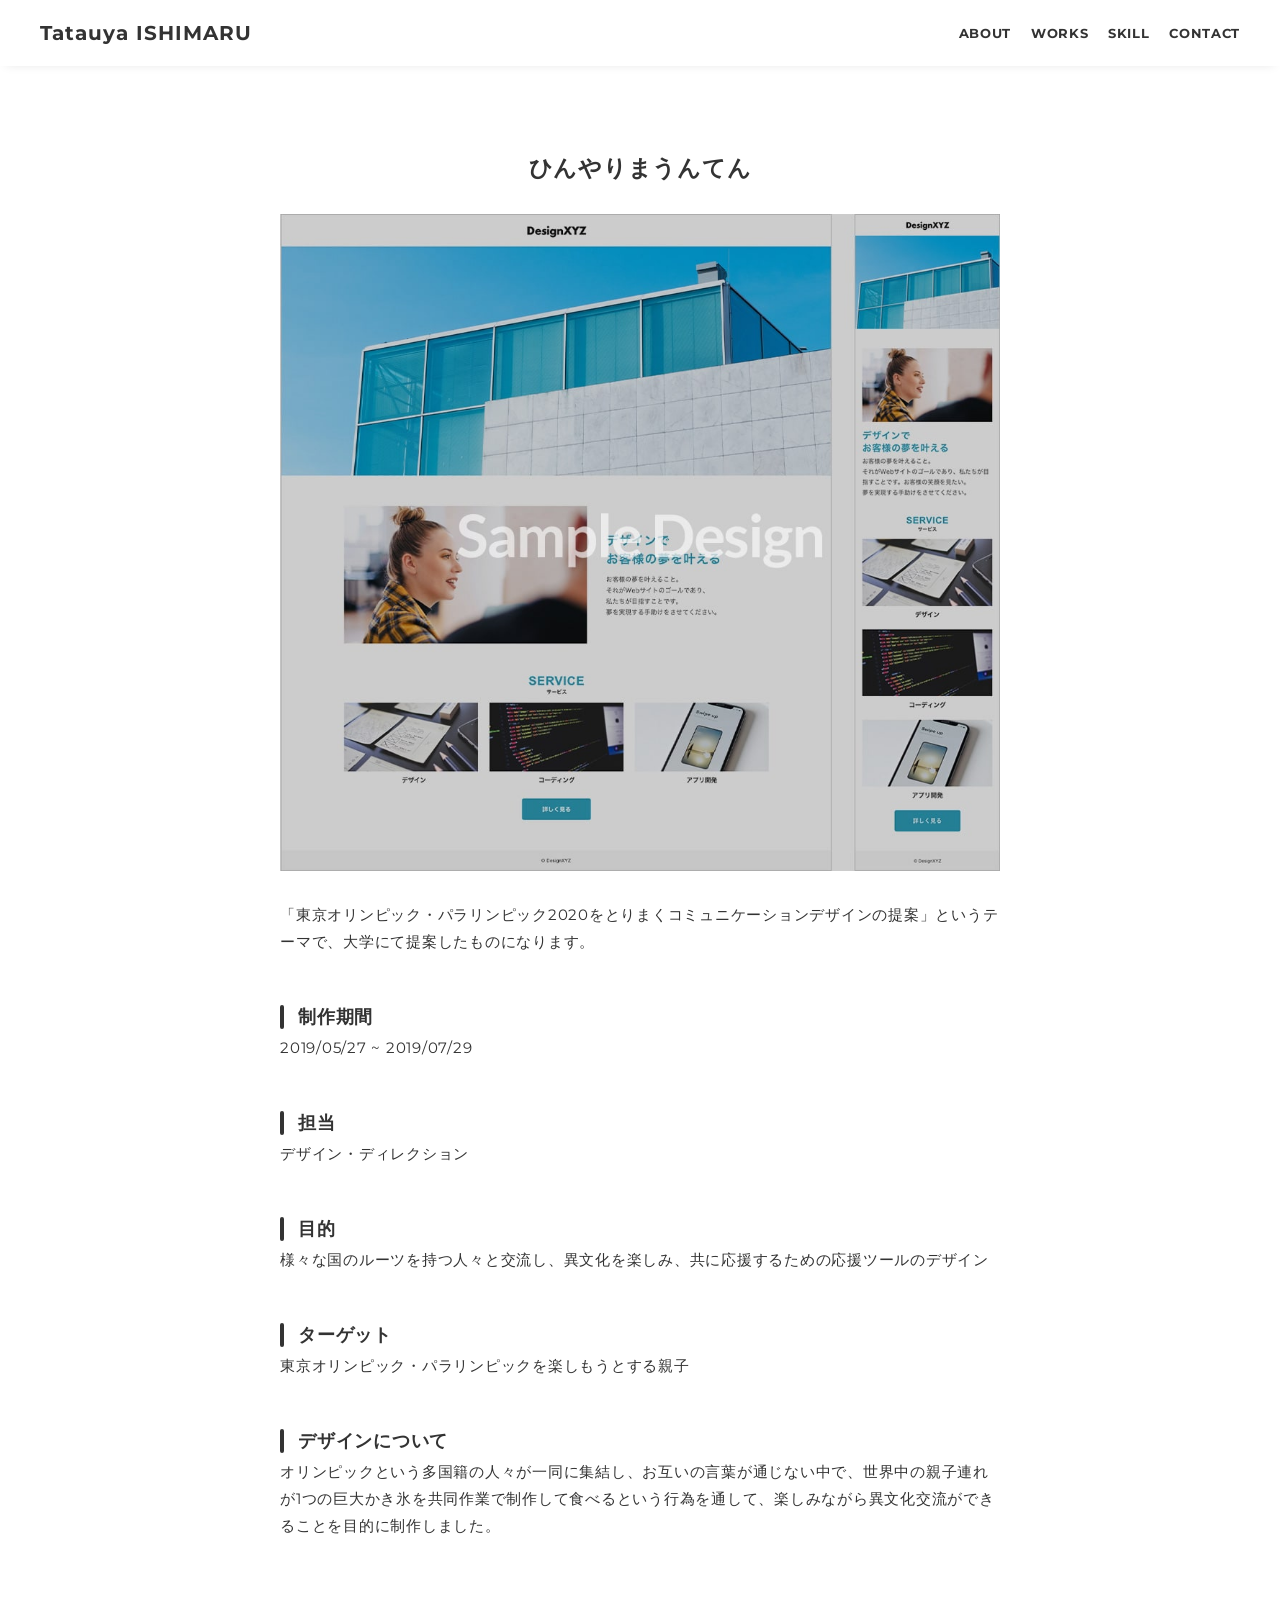
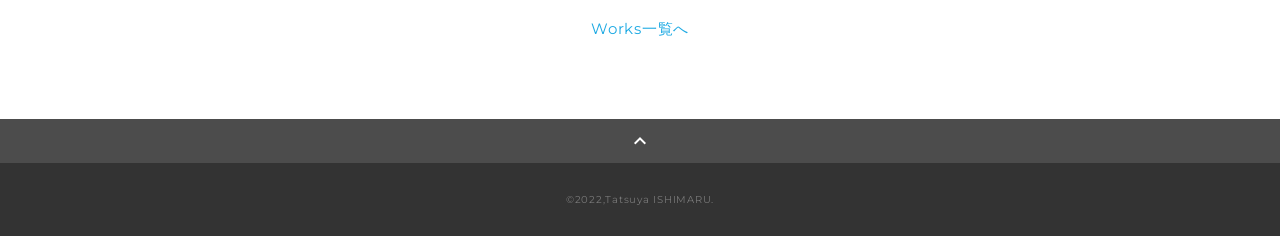
==== PortfolioSite/01-works.html @ 3a777e33 "Work03の内容追加・Work01/02の内容修正" ====
<!DOCTYPE html>
<html>
<head>
    <meta charset="utf-8">
    <meta name="viewport" content="width=device-width,initial-scale=1.0,user-scalable=no">
    <meta property='og:type' content='website'>
    <meta property='og:title' content='Tatsuya ISHIMARU'>
    <meta property='og:url' content='URLが入る'>
    <meta property='og:description' content='Tatsuya ISHIMARUのポートフォリオサイトです。'>
    <meta property="og:image" content="img/ogp.png">
    <meta name="description" content="Tatsuya ISHIMARUのポートフォリオサイトです" />
    <title>Tatsuya ISHIMARU</title>
    <link rel="preconnect" href="https://fonts.gstatic.com">
    <link href="https://fonts.googleapis.com/css2?family=Montserrat:wght@400;700&display=swap" rel="stylesheet">
    <link href="https://fonts.googleapis.com/css?family=Material+Icons+Outlined" rel="stylesheet">
    <link href="css/ress.css" media="all" rel="stylesheet" type="text/css" />
    <link href="css/style.css" media="all" rel="stylesheet" type="text/css" />
    <link rel="shortcut icon" href="img/favicon.ico" />
    <link rel=”canonical” href=”URLが入る” />
</head>

<body>
    <div class="wrapper">
        <header class="header ">
            <div class="container">
                <h1 class="header-logo">
                    <a href=".">Tatauya ISHIMARU</a>
                </h1>
                <nav class="gnav">
                    <ul class="gnav-list">
                        <li class="gnav-item"><a href="#about">ABOUT</a></li>
                        <li class="gnav-item"><a href="#works">WORKS</a></li>
                        <li class="gnav-item"><a href="#skill">SKILL</a></li>
                        <li class="gnav-item"><a href="#contact">CONTACT</a></li>
                    </ul>
                </nav>
            </div>
        </header>

        <main class="content">
            <article class="article">
                <div class="article-container">
                    <h2 class="article-title">ひんやりまうんてん</h2>
                    <div class="article-body">
                        <p>
                            <img src="img/works-sample.jpg" alt="">
                        </p>
                        <p>
                            「東京オリンピック・パラリンピック2020をとりまくコミュニケーションデザインの提案」というテーマで、大学にて提案したものになります。
                        </p>
                        <h3>制作期間</h3>
                        <p>2019/05/27 ~ 2019/07/29</p>
                        <h3>担当</h3>
                        <p>デザイン・ディレクション</p>
                        <h3>目的</h3>
                        <p>様々な国のルーツを持つ人々と交流し、異文化を楽しみ、共に応援するための応援ツールのデザイン</p>
                        <h3>ターゲット</h3>
                        <p>東京オリンピック・パラリンピックを楽しもうとする親子</p>
                        <h3>デザインについて</h3>
                        <p>
                            オリンピックという多国籍の人々が一同に集結し、お互いの言葉が通じない中で、世界中の親子連れが1つの巨大かき氷を共同作業で制作して食べるという行為を通して、楽しみながら異文化交流ができることを目的に制作しました。
                        </p>
                        <p>

                        </p>
                    </div>
                    <div class="home-link">
                        <a href="./#works">Works一覧へ</a>
                    </div>
                </div>
            </article>

            <div class="page-top" id="js-page-top">
                <span class="material-icons-outlined">expand_less</span>
            </div>
        </main>

        <footer class="footer">
            <div class="copyright">&copy;2022,Tatsuya ISHIMARU.</div>
        </footer>

    </div>
    <script src="https://ajax.googleapis.com/ajax/libs/jquery/3.5.1/jquery.min.js"></script>
    <script type='text/javascript' src="js/script.js"></script>
</body>
</html>
---- PortfolioSite/css/ress.css ----
/*!
 * ress.css • v3.0.1
 * MIT License
 * github.com/filipelinhares/ress
 */

/* # =================================================================
   # Global selectors
   # ================================================================= */

html {
  box-sizing: border-box;
  word-break: normal;
  -moz-tab-size: 4;
  tab-size: 4;

  -webkit-text-size-adjust: 100%; /* Prevent adjustments of font size after orientation changes in iOS */
}

*,
::before,
::after {
  box-sizing: inherit;
  background-repeat: no-repeat; /* Set `background-repeat: no-repeat` to all elements and pseudo elements */
}

::before,
::after {
  vertical-align: inherit;
  text-decoration: inherit; /* Inherit text-decoration and vertical align to ::before and ::after pseudo elements */
}

* {
  margin: 0;
  padding: 0; /* Reset `padding` and `margin` of all elements */
}

/* # =================================================================
   # General elements
   # ================================================================= */

hr {
  overflow: visible; /* Show the overflow in Edge and IE */
  height: 0; /* Add the correct box sizing in Firefox */
}

details,
main {
  display: block; /* Render the `main` element consistently in IE. */
}

summary {
  display: list-item; /* Add the correct display in all browsers */
}

small {
  font-size: 80%; /* Set font-size to 80% in `small` elements */
}

[hidden] {
  display: none; /* Add the correct display in IE */
}

abbr[title] {
  /* Add the correct text decoration in Chrome, Edge, IE, Opera, and Safari */
  text-decoration: underline;
  text-decoration: underline dotted;
  border-bottom: none; /* Remove the bottom border in Chrome 57 */
}

a {
  background-color: transparent; /* Remove the gray background on active links in IE 10 */
}

a:active,
a:hover {
  outline-width: 0; /* Remove the outline when hovering in all browsers */
}

code,
kbd,
pre,
samp {
  font-family: monospace, monospace; /* Specify the font family of code elements */
}

pre {
  font-size: 1em; /* Correct the odd `em` font sizing in all browsers */
}

b,
strong {
  font-weight: bolder; /* Add the correct font weight in Chrome, Edge, and Safari */
}

/* https://gist.github.com/unruthless/413930 */
sub,
sup {
  position: relative;
  font-size: 75%;
  line-height: 0;
  vertical-align: baseline;
}

sub {
  bottom: -.25em;
}

sup {
  top: -.5em;
}

/* # =================================================================
   # Forms
   # ================================================================= */

input {
  border-radius: 0;
}

/* Replace pointer cursor in disabled elements */
[disabled] {
  cursor: default;
}

[type="number"]::-webkit-container-spin-button,
[type="number"]::-webkit-outer-spin-button {
  height: auto; /* Correct the cursor style of increment and decrement buttons in Chrome */
}

[type="search"] {
  outline-offset: -2px; /* Correct the outline style in Safari */

  -webkit-appearance: textfield; /* Correct the odd appearance in Chrome and Safari */
}

[type="search"]::-webkit-search-decoration {
  -webkit-appearance: none; /* Remove the container padding in Chrome and Safari on macOS */
}

textarea {
  overflow: auto; /* Internet Explorer 11+ */
  resize: vertical; /* Specify textarea resizability */
}

button,
input,
optgroup,
select,
textarea {
  font: inherit; /* Specify font inheritance of form elements */
}

optgroup {
  font-weight: bold; /* Restore the font weight unset by the previous rule */
}

button {
  overflow: visible; /* Address `overflow` set to `hidden` in IE 8/9/10/11 */
}

button,
select {
  text-transform: none; /* Firefox 40+, Internet Explorer 11- */
}

/* Apply cursor pointer to button elements */
button,
[type="button"],
[type="reset"],
[type="submit"],
[role="button"] {
  cursor: pointer;
  color: inherit;
}

/* Remove container padding and border in Firefox 4+ */
button::-moz-focus-container,
[type="button"]::-moz-focus-container,
[type="reset"]::-moz-focus-container,
[type="submit"]::-moz-focus-container {
  padding: 0;
  border-style: none;
}

/* Replace focus style removed in the border reset above */
button:-moz-focusring,
[type="button"]::-moz-focus-container,
[type="reset"]::-moz-focus-container,
[type="submit"]::-moz-focus-container {
  outline: 1px dotted ButtonText;
}

button,
html [type="button"],
/* Prevent a WebKit bug where (2) destroys native `audio` and `video`controls in Android 4 */
[type="reset"],
[type="submit"] {
  -webkit-appearance: button; /* Correct the inability to style clickable types in iOS */
}

/* Remove the default button styling in all browsers */
button,
input,
select,
textarea {
  border-style: none;
  background-color: transparent;
}

/* Style select like a standard input */
select {
  -webkit-appearance: none; /* Chrome 41+ */
  -moz-appearance: none; /* Firefox 36+ */
}

select::-ms-expand {
  display: none; /* Internet Explorer 11+ */
}

select::-ms-value {
  color: currentColor; /* Internet Explorer 11+ */
}

legend {
  display: table; /* Correct the text wrapping in Edge and IE */
  max-width: 100%; /* Correct the text wrapping in Edge and IE */
  max-width: 100%; /* Correct the text wrapping in Edge 18- and IE */
  white-space: normal; /* Correct the text wrapping in Edge and IE */
  color: inherit; /* Correct the color inheritance from `fieldset` elements in IE */
  border: 0; /* Correct `color` not being inherited in IE 8/9/10/11 */
}

::-webkit-file-upload-button {
  font: inherit; /* Change font properties to `inherit` in Chrome and Safari */
  color: inherit;
  /* Correct the inability to style clickable types in iOS and Safari */

  -webkit-appearance: button;
}

/* # =================================================================
   # Specify media element style
   # ================================================================= */

img {
  border-style: none; /* Remove border when inside `a` element in IE 8/9/10 */
}

/* Add the correct vertical alignment in Chrome, Firefox, and Opera */
progress {
  vertical-align: baseline;
}

/* # =================================================================
   # Accessibility
   # ================================================================= */

/* Hide content from screens but not screenreaders */
@media screen {
  [hidden~="screen"] {
    display: inherit;
  }
  [hidden~="screen"]:not(:active):not(:focus):not(:target) {
    position: absolute !important;
    clip: rect(0 0 0 0) !important;
  }
}

/* Specify the progress cursor of updating elements */
[aria-busy="true"] {
  cursor: progress;
}

/* Specify the pointer cursor of trigger elements */
[aria-controls] {
  cursor: pointer;
}

/* Specify the unstyled cursor of disabled, not-editable, or otherwise inoperable elements */
[aria-disabled] {
  cursor: default;
}
---- PortfolioSite/css/style.css ----
body {
  font-family: "Montserrat","Helvetica Neue",Arial,"Hiragino Kaku Gothic ProN","Hiragino Sans",Meiryo,sans-serif;
  font-size: 15px;
  letter-spacing: .05em;
  color: #333;
}

a {
  transition: opacity .3s;
  text-decoration: none;
  color: #1ca9e3;
}

img {
  max-width: 100%;
  height: auto;
  vertical-align: bottom;
  border-style: none;
}



.pc-only {
  display: block;
}

.sp-only {
  display: none;
}

/*--------------------------------
 レイアウト
---------------------------------*/
.wrapper {
  padding-top: 73px;
}

.section {
  padding: 90px 0;
}

.section:nth-of-type(odd) {
  background-color: #f7f7f7;
}

.container {
  max-width: 1340px;
  margin: 0 auto;
  padding: 0 40px;
}

/*--------------------------------
 見出し
---------------------------------*/
.title {
  font-size: 34px;
  font-weight: bold;
  line-height: 1;
  margin-bottom: 40px;
  text-align: center;
  letter-spacing: .05em;
  color: #333;
}

.lead {
  font-size: 16px;
  line-height: 1.8;
  margin-bottom: 30px;
}

/*--------------------------------
ヘッダー
---------------------------------*/
.header {
  position: fixed;
  top: 0;
  z-index: 1;
  width: 100%;
  background-color: #fff;
  box-shadow: 0 5px 10px -6px rgba(0,0,0,.1);
}

.header .container {
  display: flex;
  align-items: center;
  justify-content: space-between;
  padding: 20px 40px;
}

.header-logo {
  font-size: 20px;
  font-weight: bold;
  line-height: 1.2;
  margin-right: 20px;
  letter-spacing: .05em;
}

.header-logo a {
  color: #333;
}

.gnav-list {
  display: flex;
  justify-content: space-between;
  list-style: none;
}

.gnav-item:not(:last-child) {
  margin-right: 20px;
}

.gnav-item a {
  position: relative;
  font-size: 13px;
  font-weight: bold;
  display: inline-block;
  padding: 5px 0;
  transition: .3s;
  letter-spacing: .05em;
  color: #333;
}
.gnav-item a:after {
  position: absolute;
  bottom: 0;
  left: 50%;
  width: 0;
  height: 3px;
  content: "";
  transition: .3s;
  -webkit-transform: translateX(-50%);
  transform: translateX(-50%);
  background-color: #333;
}

.gnav-item a:hover:after {
  width: 100%;
}

/*--------------------------------
 メインビジュアル
---------------------------------*/
.mv {
  display: flex;
  align-items: center;
  justify-content: center;
  height: 85vh;
  text-align: center;
}

.mv-container {
  padding: 0 40px;
}

.mv-title {
  font-size: 60px;
  font-weight: bold;
  line-height: 1.2;
  margin-bottom: 5px;
  letter-spacing: .1em;
}
.mv-subtitle {
  font-size: 20px;
  font-weight: bold;
  line-height: 1;
  margin-bottom: 40px;
  letter-spacing: .08em;
}

.mv-text {
  font-size: 16px;
  line-height: 1.8;
}

/*--------------------------------
 Works
---------------------------------*/
.works-list {
  display: flex;
  flex-wrap: wrap;
  margin-bottom: -40px;
}

.works-item {
  width: 31.74603%;
  margin-right: 1.58730%;
  margin-bottom: 40px;
  color: #333;
}

.works-item:hover {
  opacity: .9;
}

.works-item:nth-of-type(3n) {
  margin-right: 0;
}

.works-img img {
  border: 1px solid #e6e6e6;
}

.works-name {
  font-size: 12px;
  font-weight: bold;
  margin-top: 8px;
}

.works-info {
  font-size: 10px;
  margin-top: 5px;
}

/*--------------------------------
 Skill
---------------------------------*/
.skill-list {
  display: flex;
  flex-wrap: wrap;
  justify-content: space-between;
  margin-bottom: -50px;
}

.skill-item {
  display: flex;
  align-items: flex-start;
  justify-content: space-between;
  width: 48%;
  margin-bottom: 50px;
}

.skill-img {
  width: 60px;
  height: auto;
  margin-right: 20px;
}

.skill-body {
  flex: 1;
}

.skill-name {
  margin-bottom: 10px;
}

.skill-text {
  font-size: 14px;
  line-height: 1.8;
}

/*--------------------------------
 About
---------------------------------*/
.profile {
  display: flex;
  flex-wrap: wrap;
  max-width: 800px;
  margin: 0 auto;
}
.profile-img {
  width: 20%;
  margin-right: 30px;
  border-radius: 50%;
}
.profile-img img {
  border-radius: 50%;
}
.profile-body {
  flex: 1;
}

.profile-body p {
  font-size: 15px;
  line-height: 1.8;
}

.profile-body p:not(:last-child) {
  margin-bottom: 30px;
}

/*--------------------------------
 Contact
---------------------------------*/
.contact {
  text-align: center;
}

.contact-item:not(:last-child) {
  margin-right: 10px;
}

.contact-text {
  margin-top: 10px;
}
/*--------------------------------
 ページトップ
---------------------------------*/
.page-top {
  font-weight: bold;
  padding: 10px;
  cursor: pointer;
  text-align: center;
  background-color: #4c4c4c;
}

.page-top .material-icons-outlined {
  vertical-align: bottom;
  color: #fff;
}

/*--------------------------------
 フッター
---------------------------------*/
.footer {
  padding: 30px;
  background-color: #333;
}

.copyright {
  font-size: 10px;
  text-align: center;
  color: #797979;
}

/*--------------------------------
 下層：Worksページ
---------------------------------*/
.article {
  padding: 80px 0;
}

.article-container {
  max-width: 1040px;
  margin: 0 auto;
  padding: 0 20px;
}

.article-title {
  margin-bottom: 30px;
  text-align: center;
}

.article-body {
  max-width: 720px;
  margin: 0 auto;
  margin-bottom: 80px;
}

.article-body h3 {
  position: relative;
  font-size: 18px;
  margin-bottom: 5px;
  padding-left: 1em;
}

.article-body h3:not(:first-child) {
  margin-top: 50px;
}

.article-body h3::before {
  position: absolute;
  top: 0;
  left: 0;
  width: 4px;
  height: 100%;
  content: "";
  border-radius: 3px;
  background-color: #333;
}

.article-body p {
  font-size: 15px;
  line-height: 1.8;
  margin-bottom: 30px;
}

.home-link {
  text-align: center;
}

/*media Queries 767
----------------------------------------------------*/
@media screen and (max-width: 767px) {
  body {
    font-size: 14px;
  }

  .pc-only {
    display: none;
  }

  .sp-only {
    display: block;
  }

  /* 見出し */
  .title {
    font-size: 26px;
    margin-bottom: 20px;
  }

  .lead {
    font-size: 14px;
    line-height: 1.7;
    margin-bottom: 20px;
  }

  /* レイアウト */
  .wrapper {
    padding-top: 57px;
  }

  .section {
    padding: 60px 0;
  }

  .container {
    padding: 0 20px;
  }

  /* ヘッダー */
  .header .container {
    padding: 15px;
  }

  .header-logo {
    font-size: 15px;
    margin-right: 15px;
  }

  .gnav-item:not(:last-child) {
    margin-right: 10px;
  }

  .gnav-item a {
    font-size: 10px;
  }

  .gnav-item a:after {
    display: none;
  }

  /*  メインビジュアル */
  .mv {
    height: 75vh;
  }

  .mv-container {
    padding: 0 20px;
  }

  .mv-title {
    font-size: 30px;
  }
  .mv-subtitle {
    font-size: 16px;
    margin-bottom: 20px;
  }

  .mv-text {
    font-size: 14px;
    line-height: 1.7;
  }

  /* Works */
  .works-name {
    font-size: 12px;
  }

  .works-info {
    margin-top: 3px;
  }

  .works-list {
    justify-content: space-between;
  }

  .works-item {
    flex: 0 0 48%;
    margin-right: 0;
    margin-bottom: 30px;
  }

  /* Skill */
  .skill-list {
    display: block;
    margin-bottom: 0;
  }

  .skill-item {
    width: 100%;
    margin-bottom: 35px;
  }

  .skill-item:last-child {
    margin-bottom: 0;
  }

  .skill-name {
    margin-bottom: 5px;
  }

  .skill-text {
    font-size: 13px;
    line-height: 1.7;
  }

  /* About */
  .profile {
    display: block;
  }
  .profile-img {
    width: 150px;
    margin: 0 auto;
    margin-bottom: 25px;
  }

  .profile-body p {
    font-size: 14px;
    line-height: 1.7;
  }

  .profile-body p:not(:last-child) {
    margin-bottom: 20px;
  }

  /* フッター */
  .footer {
    padding: 20px;
  }

  /* 下層ページ */
  .article {
    padding: 50px 0;
  }

  .article-body h3 {
    font-size: 16px;
    padding-left: .8em;
  }

  .article-body h3:not(:first-child) {
    margin-top: 30px;
  }

  .article-body p {
    font-size: 14px;
    line-height: 1.7;
    margin-bottom: 20px;
  }
}
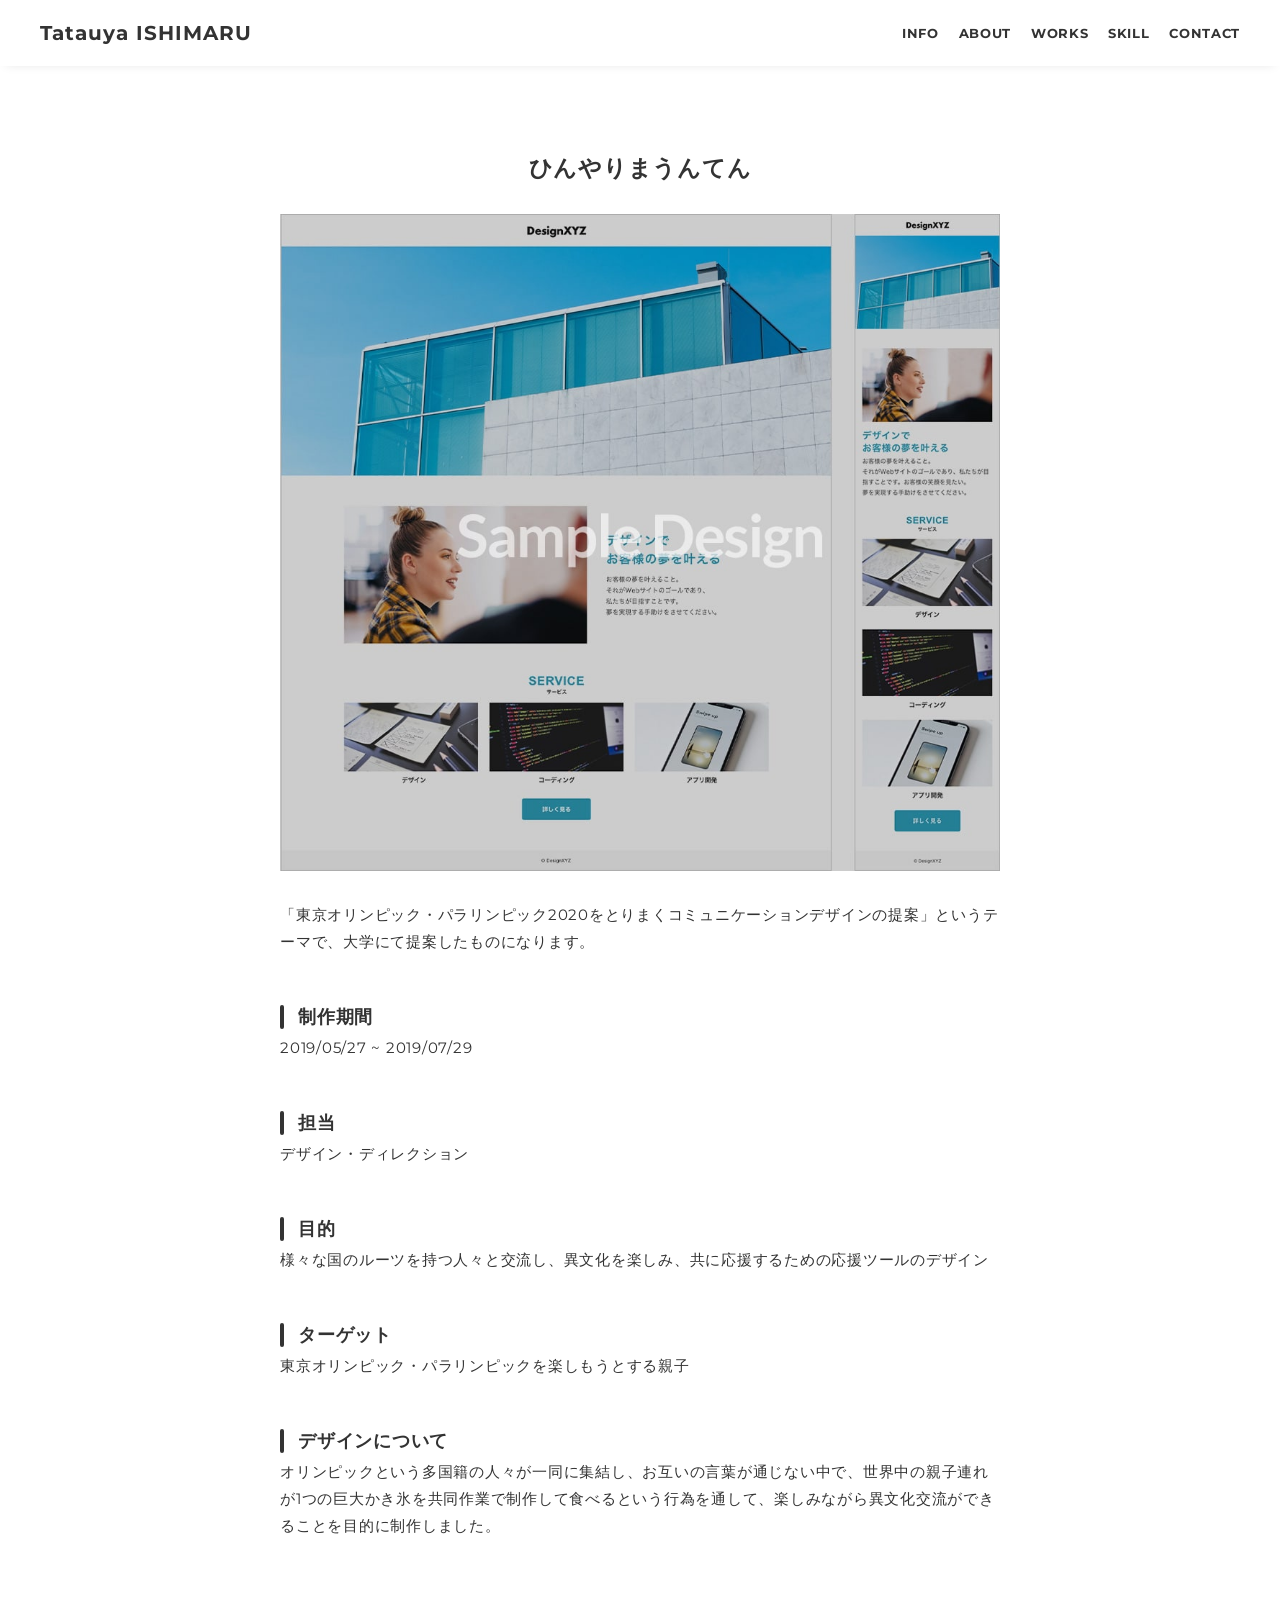
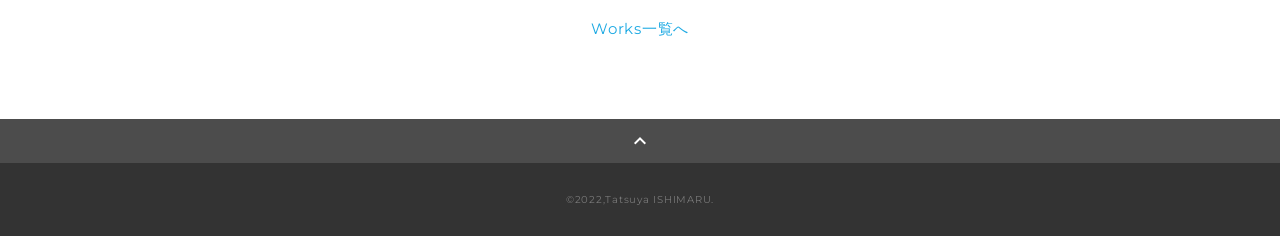
==== commit c506bd8b: "infoページの追加" ====
--- a/PortfolioSite/01-works.html
+++ b/PortfolioSite/01-works.html
@@ -28,10 +28,11 @@
                 </h1>
                 <nav class="gnav">
                     <ul class="gnav-list">
-                        <li class="gnav-item"><a href="#about">ABOUT</a></li>
-                        <li class="gnav-item"><a href="#works">WORKS</a></li>
-                        <li class="gnav-item"><a href="#skill">SKILL</a></li>
-                        <li class="gnav-item"><a href="#contact">CONTACT</a></li>
+                        <li class="gnav-item"><a href="./#info">INFO</a></li>
+                        <li class="gnav-item"><a href="./#about">ABOUT</a></li>
+                        <li class="gnav-item"><a href="./#works">WORKS</a></li>
+                        <li class="gnav-item"><a href="./#skill">SKILL</a></li>
+                        <li class="gnav-item"><a href="./#contact">CONTACT</a></li>
                     </ul>
                 </nav>
             </div>
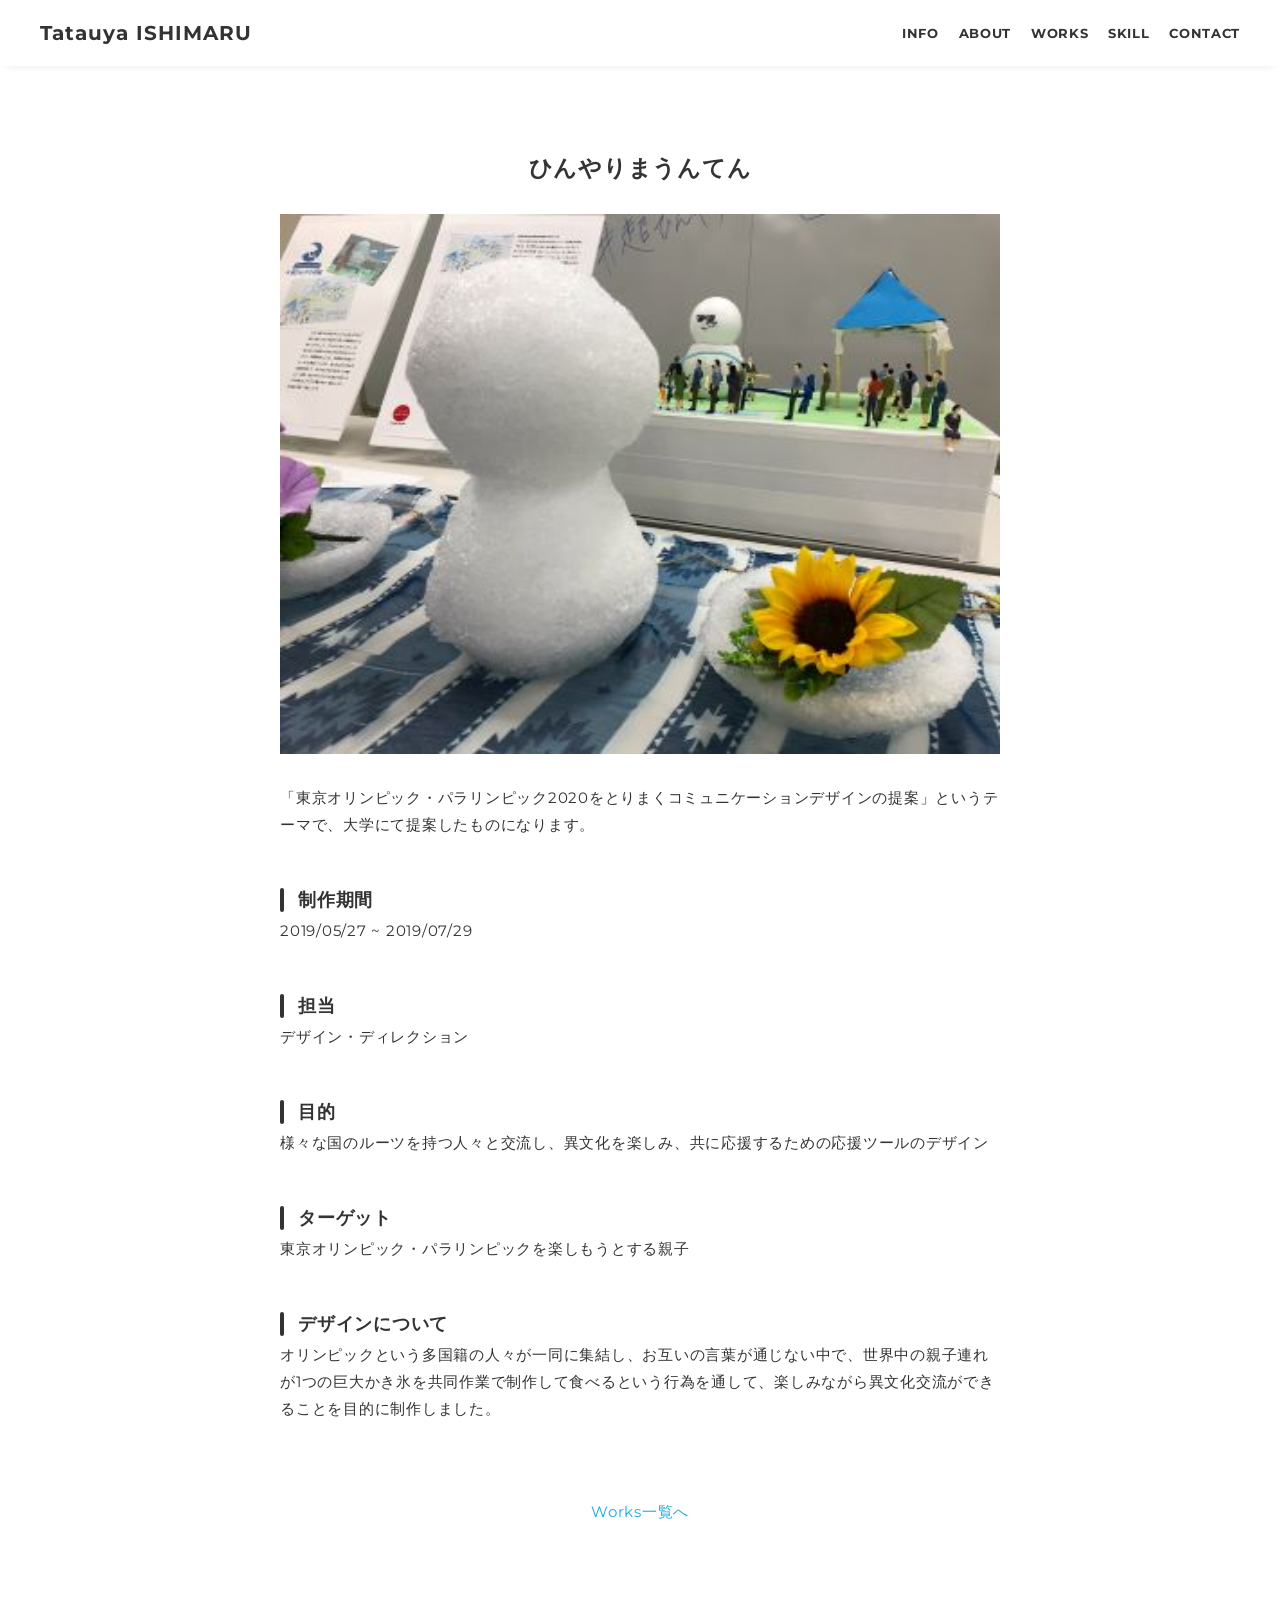
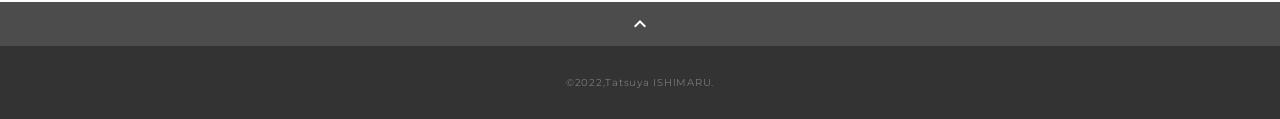
==== commit 7eeecb1b: "各Workの画像差し替え" ====
--- a/PortfolioSite/01-works.html
+++ b/PortfolioSite/01-works.html
@@ -17,6 +17,16 @@
     <link href="css/style.css" media="all" rel="stylesheet" type="text/css" />
     <link rel="shortcut icon" href="img/favicon.ico" />
     <link rel=”canonical” href=”URLが入る” />
+    <!-- Global site tag (gtag.js) - Google Analytics -->
+    <script async src="https://www.googletagmanager.com/gtag/js?id=UA-171117516-1"></script>
+    <script>
+        window.dataLayer = window.dataLayer || [];
+        function gtag() { dataLayer.push(arguments); }
+        gtag('js', new Date());
+
+        gtag('config', 'UA-171117516-1');
+    </script>
+
 </head>
 
 <body>
@@ -44,7 +54,7 @@
                     <h2 class="article-title">ひんやりまうんてん</h2>
                     <div class="article-body">
                         <p>
-                            <img src="img/works-sample.jpg" alt="">
+                            <img src="img/hinyari-mountain.jpg" width="1000" height="913" alt="">
                         </p>
                         <p>
                             「東京オリンピック・パラリンピック2020をとりまくコミュニケーションデザインの提案」というテーマで、大学にて提案したものになります。
